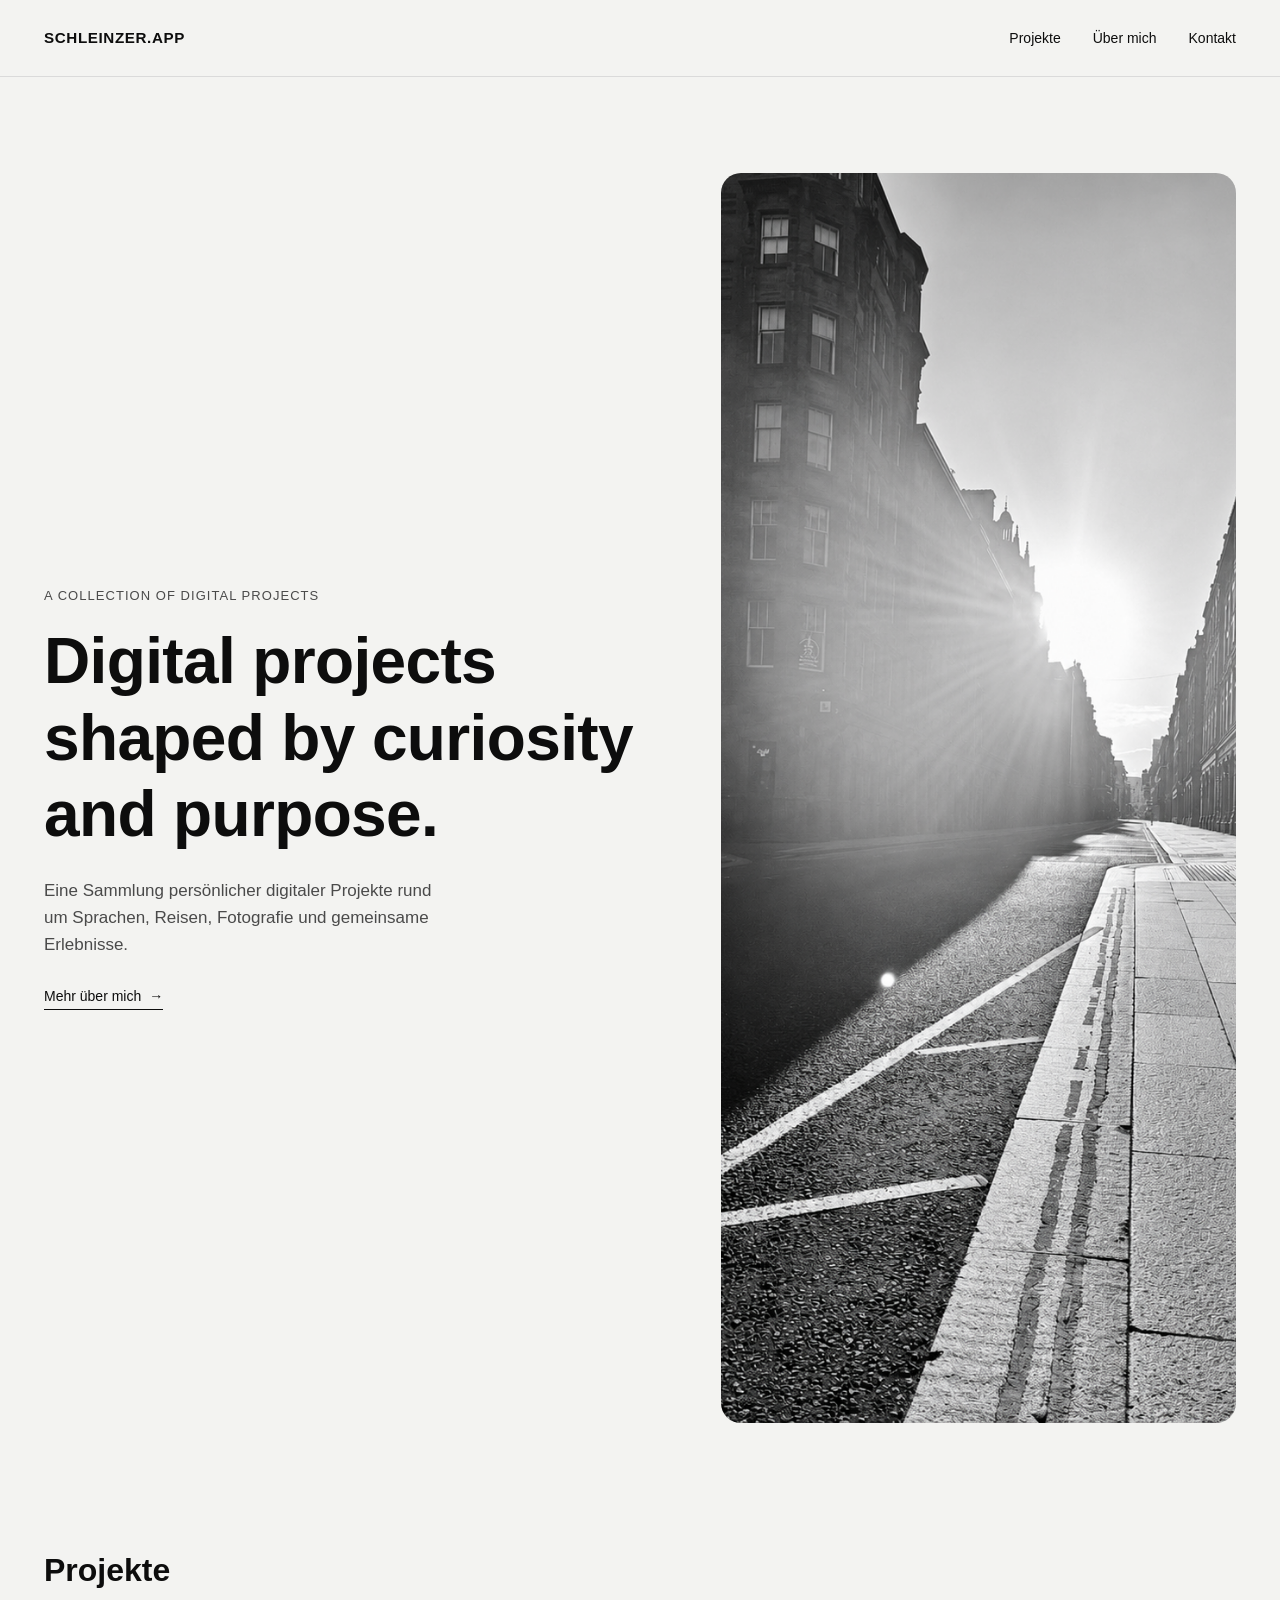
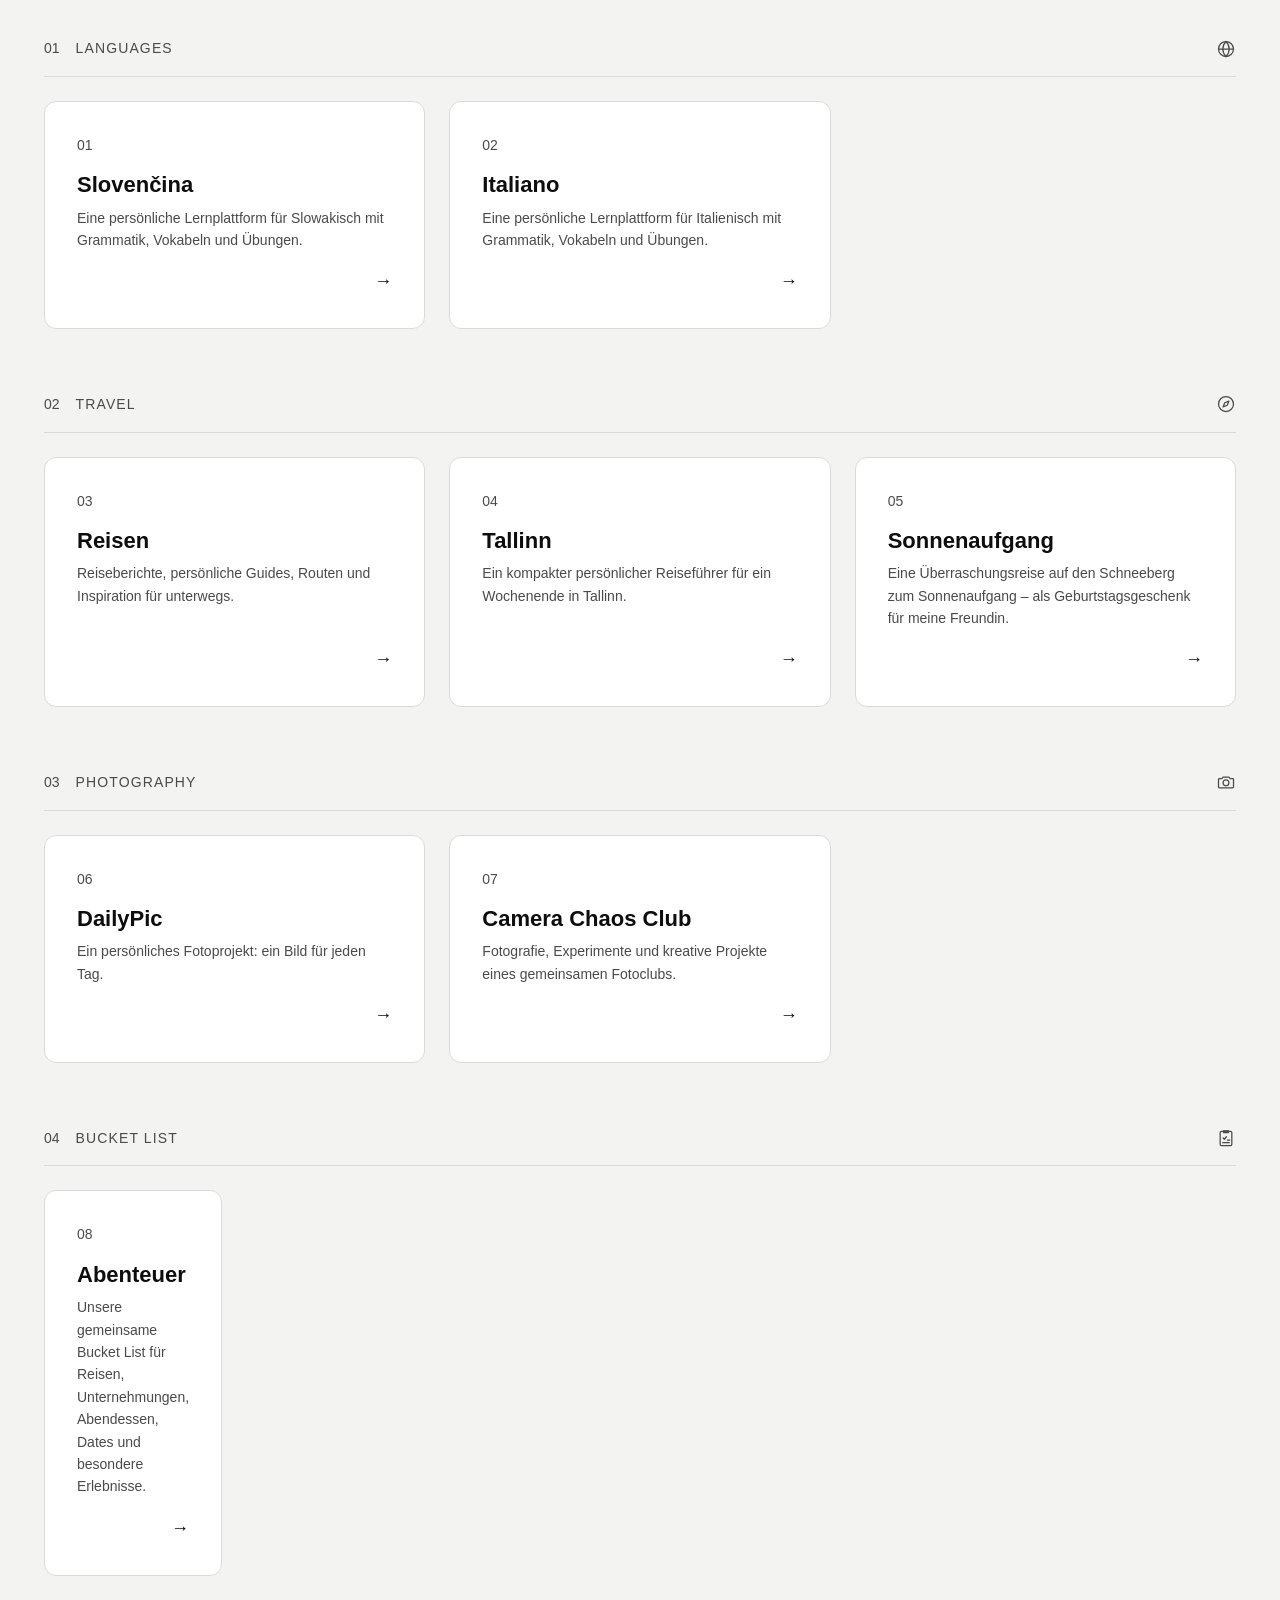
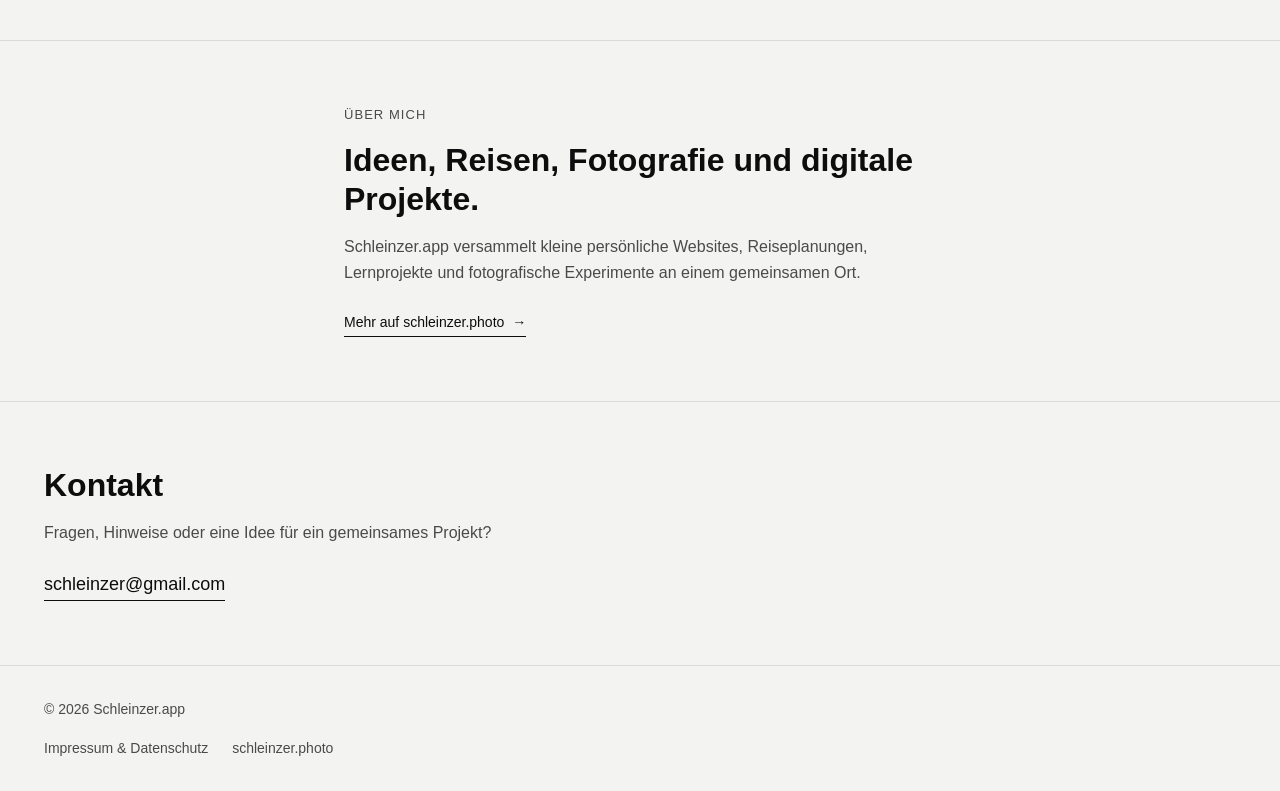
==== index.html @ 29b8299b "Add files via upload" ====
<!DOCTYPE html>
<html lang="de" class="no-js">
<head>
  <meta charset="UTF-8">
  <meta name="viewport" content="width=device-width, initial-scale=1.0">

  <title>Schleinzer.app – Persönliche digitale Projekte</title>
  <meta name="description" content="Schleinzer.app versammelt persönliche Projekte rund um Sprachen, Reisen, Fotografie und gemeinsame Erlebnisse.">
  <meta name="robots" content="index, follow">
  <link rel="canonical" href="https://schleinzer.app/">

  <!-- Open Graph -->
  <meta property="og:title" content="Schleinzer.app – Persönliche digitale Projekte">
  <meta property="og:description" content="Eine Sammlung persönlicher Projekte rund um Sprachen, Reisen, Fotografie und gemeinsame Erlebnisse.">
  <meta property="og:type" content="website">
  <meta property="og:url" content="https://schleinzer.app/">
  <meta property="og:image" content="https://schleinzer.app/Bild.jpg">

  <!-- Twitter / X -->
  <meta name="twitter:card" content="summary_large_image">
  <meta name="twitter:title" content="Schleinzer.app – Persönliche digitale Projekte">
  <meta name="twitter:description" content="Eine Sammlung persönlicher Projekte rund um Sprachen, Reisen, Fotografie und gemeinsame Erlebnisse.">
  <meta name="twitter:image" content="https://schleinzer.app/Bild.jpg">

  <!-- Icons / Manifest -->
  <link rel="icon" href="/favicon.ico" sizes="any">
  <link rel="icon" href="/assets/icons/icon.svg" type="image/svg+xml">
  <link rel="apple-touch-icon" href="/assets/icons/apple-touch-icon.png">
  <link rel="manifest" href="/site.webmanifest">
  <meta name="theme-color" content="#F3F3F1">

  <!-- Stylesheet -->
  <link rel="stylesheet" href="/style.css">

  <!-- Strukturierte Daten: WebSite -->
  <script type="application/ld+json">
  {
    "@context": "https://schema.org",
    "@type": "WebSite",
    "name": "Schleinzer.app",
    "url": "https://schleinzer.app/",
    "description": "Eine Sammlung persönlicher digitaler Projekte rund um Sprachen, Reisen, Fotografie und gemeinsame Erlebnisse."
  }
  </script>

  <!-- Strukturierte Daten: Person -->
  <script type="application/ld+json">
  {
    "@context": "https://schema.org",
    "@type": "Person",
    "name": "Clemens Schleinzer",
    "url": "https://schleinzer.photo"
  }
  </script>
</head>
<body>

  <!-- Sprungmarke für Tastatur- und Screenreader-Nutzer -->
  <a class="skip-link" href="#main">Zum Inhalt springen</a>

  <!-- ============ HEADER ============ -->
  <header class="site-header">
    <div class="container site-header__inner">
      <a class="site-header__logo" href="/">SCHLEINZER.APP</a>

      <nav class="site-nav" aria-label="Hauptnavigation">
        <ul class="site-nav__list">
          <li><a href="#projekte">Projekte</a></li>
          <li><a href="https://schleinzer.photo" target="_blank" rel="noopener noreferrer">Über mich</a></li>
          <!-- E-Mail-Adresse kann hier bei Bedarf ersetzt werden -->
          <li><a href="mailto:schleinzer@gmail.com">Kontakt</a></li>
        </ul>
      </nav>
    </div>
  </header>

  <main id="main">

    <!-- ============ HERO ============ -->
    <section class="hero">
      <div class="container hero__inner">
        <div class="hero__content">
          <p class="eyebrow">A COLLECTION OF DIGITAL PROJECTS</p>
          <h1 class="hero__title">Digital projects<br>shaped by curiosity<br>and purpose.</h1>
          <p class="hero__text">Eine Sammlung persönlicher digitaler Projekte rund um Sprachen, Reisen, Fotografie und gemeinsame Erlebnisse.</p>
          <a class="text-link" href="https://schleinzer.photo" target="_blank" rel="noopener noreferrer">
            Mehr über mich <span aria-hidden="true">→</span>
          </a>
        </div>

        <div class="hero__media">
          <img
            src="/Bild.jpg"
            alt="Atmosphärisches Titelbild von Schleinzer.app"
            width="1000"
            height="1250"
            fetchpriority="high"
            loading="eager">
        </div>
      </div>
    </section>

    <!-- ============ PROJEKTE ============ -->
    <section class="projects" id="projekte">
      <div class="container">
        <h2 class="projects__title">Projekte</h2>

        <!-- Kategorie 01: LANGUAGES -->
        <div class="category" data-animate>
          <div class="category__header">
            <span class="category__number">01</span>
            <span class="category__name">LANGUAGES</span>
            <span class="category__rule" aria-hidden="true"></span>
            <span class="category__icon" aria-hidden="true">
              <svg viewBox="0 0 24 24" width="20" height="20" fill="none" stroke="currentColor" stroke-width="1.5" stroke-linecap="round" stroke-linejoin="round">
                <circle cx="12" cy="12" r="9"></circle>
                <path d="M3 12h18"></path>
                <path d="M12 3c2.5 2.5 3.8 5.7 3.8 9s-1.3 6.5-3.8 9c-2.5-2.5-3.8-5.7-3.8-9s1.3-6.5 3.8-9z"></path>
              </svg>
            </span>
          </div>

          <div class="card-grid">
            <a class="card" href="https://slovencina.schleinzer.app">
              <span class="card__number">01</span>
              <h3 class="card__title">Slovenčina</h3>
              <p class="card__text">Eine persönliche Lernplattform für Slowakisch mit Grammatik, Vokabeln und Übungen.</p>
              <span class="card__arrow" aria-hidden="true">→</span>
            </a>

            <a class="card" href="https://italienisch.schleinzer.app">
              <span class="card__number">02</span>
              <h3 class="card__title">Italiano</h3>
              <p class="card__text">Eine persönliche Lernplattform für Italienisch mit Grammatik, Vokabeln und Übungen.</p>
              <span class="card__arrow" aria-hidden="true">→</span>
            </a>
          </div>
        </div>

        <!-- Kategorie 02: TRAVEL -->
        <div class="category" data-animate>
          <div class="category__header">
            <span class="category__number">02</span>
            <span class="category__name">TRAVEL</span>
            <span class="category__rule" aria-hidden="true"></span>
            <span class="category__icon" aria-hidden="true">
              <svg viewBox="0 0 24 24" width="20" height="20" fill="none" stroke="currentColor" stroke-width="1.5" stroke-linecap="round" stroke-linejoin="round">
                <circle cx="12" cy="12" r="9"></circle>
                <path d="M15.5 8.5l-2 5-5 2 2-5 5-2z"></path>
              </svg>
            </span>
          </div>

          <div class="card-grid">
            <a class="card" href="https://reisen.schleinzer.app">
              <span class="card__number">03</span>
              <h3 class="card__title">Reisen</h3>
              <p class="card__text">Reiseberichte, persönliche Guides, Routen und Inspiration für unterwegs.</p>
              <span class="card__arrow" aria-hidden="true">→</span>
            </a>

            <a class="card" href="https://tallinn.schleinzer.app">
              <span class="card__number">04</span>
              <h3 class="card__title">Tallinn</h3>
              <p class="card__text">Ein kompakter persönlicher Reiseführer für ein Wochenende in Tallinn.</p>
              <span class="card__arrow" aria-hidden="true">→</span>
            </a>

            <a class="card" href="https://sonnenaufgang.schleinzer.app">
              <span class="card__number">05</span>
              <h3 class="card__title">Sonnenaufgang</h3>
              <p class="card__text">Eine Überraschungsreise auf den Schneeberg zum Sonnenaufgang – als Geburtstagsgeschenk für meine Freundin.</p>
              <span class="card__arrow" aria-hidden="true">→</span>
            </a>
          </div>
        </div>

        <!-- Kategorie 03: PHOTOGRAPHY -->
        <div class="category" data-animate>
          <div class="category__header">
            <span class="category__number">03</span>
            <span class="category__name">PHOTOGRAPHY</span>
            <span class="category__rule" aria-hidden="true"></span>
            <span class="category__icon" aria-hidden="true">
              <svg viewBox="0 0 24 24" width="20" height="20" fill="none" stroke="currentColor" stroke-width="1.5" stroke-linecap="round" stroke-linejoin="round">
                <path d="M4 8h3l1.5-2h7L17 8h3a1 1 0 0 1 1 1v9a1 1 0 0 1-1 1H4a1 1 0 0 1-1-1V9a1 1 0 0 1 1-1z"></path>
                <circle cx="12" cy="13" r="3.5"></circle>
              </svg>
            </span>
          </div>

          <div class="card-grid">
            <a class="card" href="https://dailypic.schleinzer.app">
              <span class="card__number">06</span>
              <h3 class="card__title">DailyPic</h3>
              <p class="card__text">Ein persönliches Fotoprojekt: ein Bild für jeden Tag.</p>
              <span class="card__arrow" aria-hidden="true">→</span>
            </a>

            <a class="card" href="https://ccc.schleinzer.app">
              <span class="card__number">07</span>
              <h3 class="card__title">Camera Chaos Club</h3>
              <p class="card__text">Fotografie, Experimente und kreative Projekte eines gemeinsamen Fotoclubs.</p>
              <span class="card__arrow" aria-hidden="true">→</span>
            </a>
          </div>
        </div>

        <!-- Kategorie 04: BUCKET LIST -->
        <div class="category" data-animate>
          <div class="category__header">
            <span class="category__number">04</span>
            <span class="category__name">BUCKET LIST</span>
            <span class="category__rule" aria-hidden="true"></span>
            <span class="category__icon" aria-hidden="true">
              <svg viewBox="0 0 24 24" width="20" height="20" fill="none" stroke="currentColor" stroke-width="1.5" stroke-linecap="round" stroke-linejoin="round">
                <rect x="5" y="4" width="14" height="17" rx="1.5"></rect>
                <path d="M9 3.5h6v2H9z"></path>
                <path d="M8.5 12l1.5 1.5 2.5-3"></path>
                <path d="M13.5 14.5h3"></path>
                <path d="M8 17.5h8"></path>
              </svg>
            </span>
          </div>

          <div class="card-grid card-grid--single">
            <a class="card" href="https://abenteuer.schleinzer.app">
              <span class="card__number">08</span>
              <h3 class="card__title">Abenteuer</h3>
              <p class="card__text">Unsere gemeinsame Bucket List für Reisen, Unternehmungen, Abendessen, Dates und besondere Erlebnisse.</p>
              <span class="card__arrow" aria-hidden="true">→</span>
            </a>
          </div>
        </div>

      </div>
    </section>

    <!-- ============ ÜBER MICH ============ -->
    <section class="about">
      <div class="container about__inner">
        <p class="eyebrow">ÜBER MICH</p>
        <h2 class="about__title">Ideen, Reisen, Fotografie und digitale Projekte.</h2>
        <p class="about__text">Schleinzer.app versammelt kleine persönliche Websites, Reiseplanungen, Lernprojekte und fotografische Experimente an einem gemeinsamen Ort.</p>
        <a class="text-link" href="https://schleinzer.photo" target="_blank" rel="noopener noreferrer">
          Mehr auf schleinzer.photo <span aria-hidden="true">→</span>
        </a>
      </div>
    </section>

    <!-- ============ KONTAKT ============ -->
    <section class="contact">
      <div class="container contact__inner">
        <h2 class="contact__title">Kontakt</h2>
        <p class="contact__text">Fragen, Hinweise oder eine Idee für ein gemeinsames Projekt?</p>
        <!-- E-Mail-Adresse kann hier bei Bedarf ersetzt werden -->
        <a class="contact__email" href="mailto:schleinzer@gmail.com">schleinzer@gmail.com</a>
      </div>
    </section>

  </main>

  <!-- ============ FOOTER ============ -->
  <footer class="site-footer">
    <div class="container site-footer__inner">
      <p>&copy; <span id="year">2026</span> Schleinzer.app</p>
      <div class="site-footer__links">
        <a href="/impressum.html">Impressum &amp; Datenschutz</a>
        <a href="https://schleinzer.photo" target="_blank" rel="noopener noreferrer">schleinzer.photo</a>
      </div>
    </div>
  </footer>

  <script src="/script.js"></script>
</body>
</html>
---- style.css ----
/* ==========================================================================
   Schleinzer.app – Stylesheet
   Reduziertes, elegantes, modernes Designsystem.
   ========================================================================== */

/* ---------- Lokale Schriftart: Inter (WOFF2, lokal gehostet) ---------- */
/* Die eigentlichen Dateien müssen unter /assets/fonts/ abgelegt werden. */
@font-face {
  font-family: "Inter";
  src: url("/assets/fonts/inter-300.woff2") format("woff2");
  font-weight: 300;
  font-style: normal;
  font-display: swap;
}
@font-face {
  font-family: "Inter";
  src: url("/assets/fonts/inter-400.woff2") format("woff2");
  font-weight: 400;
  font-style: normal;
  font-display: swap;
}
@font-face {
  font-family: "Inter";
  src: url("/assets/fonts/inter-500.woff2") format("woff2");
  font-weight: 500;
  font-style: normal;
  font-display: swap;
}
@font-face {
  font-family: "Inter";
  src: url("/assets/fonts/inter-600.woff2") format("woff2");
  font-weight: 600;
  font-style: normal;
  font-display: swap;
}
@font-face {
  font-family: "Inter";
  src: url("/assets/fonts/inter-700.woff2") format("woff2");
  font-weight: 700;
  font-style: normal;
  font-display: swap;
}

/* ---------- Custom Properties ---------- */
:root {
  /* Farben */
  --color-text: #0D0D0D;
  --color-text-secondary: #4A4A4A;
  --color-border: #DADADA;
  --color-background: #F3F3F1;
  --color-surface: #FFFFFF;
  --color-hover: #F8F8F6;

  /* Typografie */
  --font-base: "Inter", Arial, Helvetica, sans-serif;
  --fs-h1: clamp(2.25rem, 4vw + 1rem, 4rem);
  --fs-h2: clamp(1.5rem, 2vw + 1rem, 2rem);
  --fs-card-title: clamp(1.125rem, 1vw + 1rem, 1.375rem);
  --fs-body: 1rem;
  --fs-small: 0.875rem;
  --fs-eyebrow: 0.8125rem;

  /* Abstände (8pt-System) */
  --space-1: 0.5rem;
  --space-2: 1rem;
  --space-3: 1.5rem;
  --space-4: 2rem;
  --space-5: 3rem;
  --space-6: 4rem;
  --space-7: 6rem;
  --space-8: 8rem;

  /* Border-Radien */
  --radius-sm: 6px;
  --radius-md: 12px;
  --radius-lg: 20px;

  /* Übergänge */
  --transition-fast: 180ms ease;

  /* Layout */
  --max-width: 1240px;
  --header-height: 76px;
}

/* ---------- Reset & Grundlagen ---------- */
*,
*::before,
*::after {
  box-sizing: border-box;
}

html {
  scroll-behavior: smooth;
}

body {
  margin: 0;
  font-family: var(--font-base);
  font-size: var(--fs-body);
  font-weight: 400;
  line-height: 1.6;
  color: var(--color-text);
  background-color: var(--color-background);
  -webkit-font-smoothing: antialiased;
  text-rendering: optimizeLegibility;
}

img {
  max-width: 100%;
  display: block;
}

a {
  color: inherit;
  text-decoration: none;
}

ul {
  list-style: none;
  margin: 0;
  padding: 0;
}

h1, h2, h3 {
  margin: 0;
  font-weight: 600;
  line-height: 1.2;
}

p {
  margin: 0;
}

/* ---------- Sichtbarer Fokuszustand ---------- */
a:focus-visible,
button:focus-visible {
  outline: 2px solid var(--color-text);
  outline-offset: 3px;
  border-radius: var(--radius-sm);
}

/* ---------- Skip Link ---------- */
.skip-link {
  position: absolute;
  left: -9999px;
  top: 0;
  background: var(--color-surface);
  color: var(--color-text);
  padding: var(--space-2) var(--space-3);
  z-index: 100;
  border: 1px solid var(--color-border);
  border-radius: var(--radius-sm);
}

.skip-link:focus {
  left: var(--space-2);
  top: var(--space-2);
}

/* ---------- Container ---------- */
.container {
  width: 100%;
  max-width: var(--max-width);
  margin-inline: auto;
  padding-inline: var(--space-3);
}

/* ---------- Header ---------- */
.site-header {
  border-bottom: 1px solid var(--color-border);
  background-color: var(--color-background);
  position: sticky;
  top: 0;
  z-index: 50;
}

.site-header__inner {
  display: flex;
  align-items: center;
  justify-content: space-between;
  gap: var(--space-3);
  min-height: var(--header-height);
}

.site-header__logo {
  font-weight: 700;
  font-size: 0.95rem;
  letter-spacing: 0.04em;
  white-space: nowrap;
}

.site-nav__list {
  display: flex;
  gap: var(--space-4);
  overflow-x: auto;
  -ms-overflow-style: none;
  scrollbar-width: none;
}

.site-nav__list::-webkit-scrollbar {
  display: none;
}

.site-nav__list a {
  font-size: var(--fs-small);
  font-weight: 500;
  white-space: nowrap;
  padding: var(--space-1) 0;
  border-bottom: 1px solid transparent;
  transition: border-color var(--transition-fast);
}

.site-nav__list a:hover {
  border-bottom-color: var(--color-text);
}

/* ---------- Eyebrow / kleine Kennzeichnung ---------- */
.eyebrow {
  font-size: var(--fs-eyebrow);
  font-weight: 500;
  letter-spacing: 0.08em;
  color: var(--color-text-secondary);
  text-transform: uppercase;
  margin-bottom: var(--space-2);
}

/* ---------- Hero ---------- */
.hero {
  padding-block: var(--space-7) var(--space-6);
}

.hero__inner {
  display: grid;
  grid-template-columns: 1fr;
  gap: var(--space-5);
  align-items: center;
}

.hero__content {
  opacity: 0;
  transform: translateY(12px);
}

.hero__title {
  font-size: var(--fs-h1);
  font-weight: 600;
  letter-spacing: -0.01em;
  margin-bottom: var(--space-3);
}

.hero__text {
  color: var(--color-text-secondary);
  max-width: 42ch;
  margin-bottom: var(--space-3);
  font-size: 1.0625rem;
}

.text-link {
  display: inline-flex;
  align-items: center;
  gap: var(--space-1);
  font-size: var(--fs-small);
  font-weight: 500;
  border-bottom: 1px solid var(--color-text);
  padding-bottom: 2px;
  transition: opacity var(--transition-fast);
}

.text-link:hover {
  opacity: 0.6;
}

.text-link span {
  transition: transform var(--transition-fast);
}

.text-link:hover span {
  transform: translateX(3px);
}

.hero__media {
  order: -1;
  opacity: 0;
}

.hero__media img {
  width: 100%;
  aspect-ratio: 4 / 5;
  object-fit: cover;
  border-radius: var(--radius-lg);
}

/* JS-gestützte Einblend-Animation */
.js-ready .hero__content,
.js-ready .hero__media {
  animation: fade-in-up 700ms ease forwards;
}

.js-ready .hero__media {
  animation-delay: 120ms;
}

@keyframes fade-in-up {
  from {
    opacity: 0;
    transform: translateY(12px);
  }
  to {
    opacity: 1;
    transform: translateY(0);
  }
}

/* Fallback ohne JavaScript: Inhalte bleiben sichtbar */
.no-js .hero__content,
.no-js .hero__media {
  opacity: 1;
  transform: none;
}

/* ---------- Projekte ---------- */
.projects {
  padding-block: var(--space-6);
}

.projects__title {
  font-size: var(--fs-h2);
  margin-bottom: var(--space-5);
}

.category {
  margin-bottom: var(--space-6);
  opacity: 1;
  transform: none;
}

.category:last-child {
  margin-bottom: 0;
}

.js-ready .category[data-animate] {
  opacity: 0;
  transform: translateY(16px);
  transition: opacity 600ms ease, transform 600ms ease;
}

.js-ready .category[data-animate].is-visible {
  opacity: 1;
  transform: translateY(0);
}

.category__header {
  display: flex;
  align-items: center;
  gap: var(--space-2);
  padding-bottom: var(--space-2);
  margin-bottom: var(--space-3);
  border-bottom: 1px solid var(--color-border);
  color: var(--color-text-secondary);
}

.category__number {
  font-size: var(--fs-small);
  font-weight: 500;
}

.category__name {
  font-size: var(--fs-small);
  font-weight: 500;
  letter-spacing: 0.08em;
}

.category__rule {
  flex: 1;
}

.category__icon {
  display: inline-flex;
  color: var(--color-text-secondary);
}

/* ---------- Kartenraster ---------- */
.card-grid {
  display: grid;
  grid-template-columns: 1fr;
  gap: var(--space-3);
}

.card {
  display: flex;
  flex-direction: column;
  position: relative;
  background-color: var(--color-surface);
  border: 1px solid var(--color-border);
  border-radius: var(--radius-md);
  padding: var(--space-4);
  min-height: 168px;
  transition: transform var(--transition-fast), border-color var(--transition-fast), background-color var(--transition-fast);
}

.card:hover {
  transform: translateY(-3px);
  border-color: var(--color-text-secondary);
  background-color: var(--color-hover);
}

.card__number {
  font-size: var(--fs-small);
  color: var(--color-text-secondary);
  margin-bottom: var(--space-2);
}

.card__title {
  font-size: var(--fs-card-title);
  font-weight: 600;
  margin-bottom: var(--space-1);
}

.card__text {
  color: var(--color-text-secondary);
  font-size: var(--fs-small);
  flex: 1;
}

.card__arrow {
  align-self: flex-end;
  margin-top: var(--space-2);
  font-size: 1.125rem;
  transition: transform var(--transition-fast);
}

.card:hover .card__arrow {
  transform: translateX(3px);
}

/* ---------- Über mich ---------- */
.about {
  padding-block: var(--space-6);
  border-top: 1px solid var(--color-border);
}

.about__inner {
  max-width: 640px;
}

.about__title {
  font-size: var(--fs-h2);
  margin-bottom: var(--space-2);
}

.about__text {
  color: var(--color-text-secondary);
  margin-bottom: var(--space-3);
}

/* ---------- Kontakt ---------- */
.contact {
  padding-block: var(--space-6);
  border-top: 1px solid var(--color-border);
}

.contact__title {
  font-size: var(--fs-h2);
  margin-bottom: var(--space-2);
}

.contact__text {
  color: var(--color-text-secondary);
  margin-bottom: var(--space-3);
}

.contact__email {
  display: inline-block;
  font-size: 1.125rem;
  font-weight: 500;
  border-bottom: 1px solid var(--color-text);
  padding-bottom: 2px;
  transition: opacity var(--transition-fast);
}

.contact__email:hover {
  opacity: 0.6;
}

/* ---------- Footer ---------- */
.site-footer {
  border-top: 1px solid var(--color-border);
  padding-block: var(--space-4);
}

.site-footer__inner {
  display: flex;
  flex-direction: column;
  gap: var(--space-2);
  font-size: var(--fs-small);
  color: var(--color-text-secondary);
}

.site-footer__inner a {
  transition: opacity var(--transition-fast);
}

.site-footer__inner a:hover {
  opacity: 0.6;
}

.site-footer__links {
  display: flex;
  gap: var(--space-3);
}

/* ---------- Impressum & Datenschutz ---------- */
.legal {
  padding-block: var(--space-6) var(--space-7);
}

.legal__inner {
  max-width: 720px;
}

.legal__title {
  font-size: var(--fs-h2);
  margin-bottom: var(--space-4);
}

.legal__section {
  margin-bottom: var(--space-5);
}

.legal__section h2 {
  font-size: 1.25rem;
  margin-bottom: var(--space-2);
  padding-bottom: var(--space-1);
  border-bottom: 1px solid var(--color-border);
}

.legal__section h3 {
  font-size: 1rem;
  font-weight: 600;
  margin-top: var(--space-3);
  margin-bottom: var(--space-1);
}

.legal__section p {
  color: var(--color-text-secondary);
  margin-bottom: var(--space-2);
}

.legal__section a {
  border-bottom: 1px solid currentColor;
}

.legal__meta {
  font-size: var(--fs-small);
  font-style: italic;
}

/* ---------- 404-Seite ---------- */
.not-found {
  padding-block: var(--space-8);
  text-align: center;
}

.not-found__code {
  font-size: clamp(3rem, 8vw, 6rem);
  font-weight: 700;
  margin-bottom: var(--space-2);
}

.not-found__text {
  color: var(--color-text-secondary);
  margin-bottom: var(--space-4);
}

/* ==========================================================================
   Responsive: Tablet (ab 640px)
   ========================================================================== */
@media (min-width: 640px) {
  .card-grid {
    grid-template-columns: repeat(2, 1fr);
  }

  .card-grid--single {
    grid-template-columns: 1fr;
    max-width: calc(50% - (var(--space-3) / 2));
  }
}

/* ==========================================================================
   Responsive: Desktop (ab 960px)
   ========================================================================== */
@media (min-width: 960px) {
  .hero__inner {
    grid-template-columns: 1.1fr 0.9fr;
  }

  .hero__media {
    order: 0;
  }

  .card-grid {
    grid-template-columns: repeat(3, 1fr);
  }

  .card-grid--single {
    max-width: calc(33.333% - (var(--space-3) * 2 / 3));
  }
}

/* ==========================================================================
   Reduzierte Bewegung
   ========================================================================== */
@media (prefers-reduced-motion: reduce) {
  html {
    scroll-behavior: auto;
  }

  .js-ready .hero__content,
  .js-ready .hero__media,
  .js-ready .category[data-animate] {
    animation: none !important;
    transition: none !important;
    opacity: 1 !important;
    transform: none !important;
  }

  .card,
  .card__arrow,
  .text-link span {
    transition: none !important;
  }

  .card:hover {
    transform: none;
  }
}
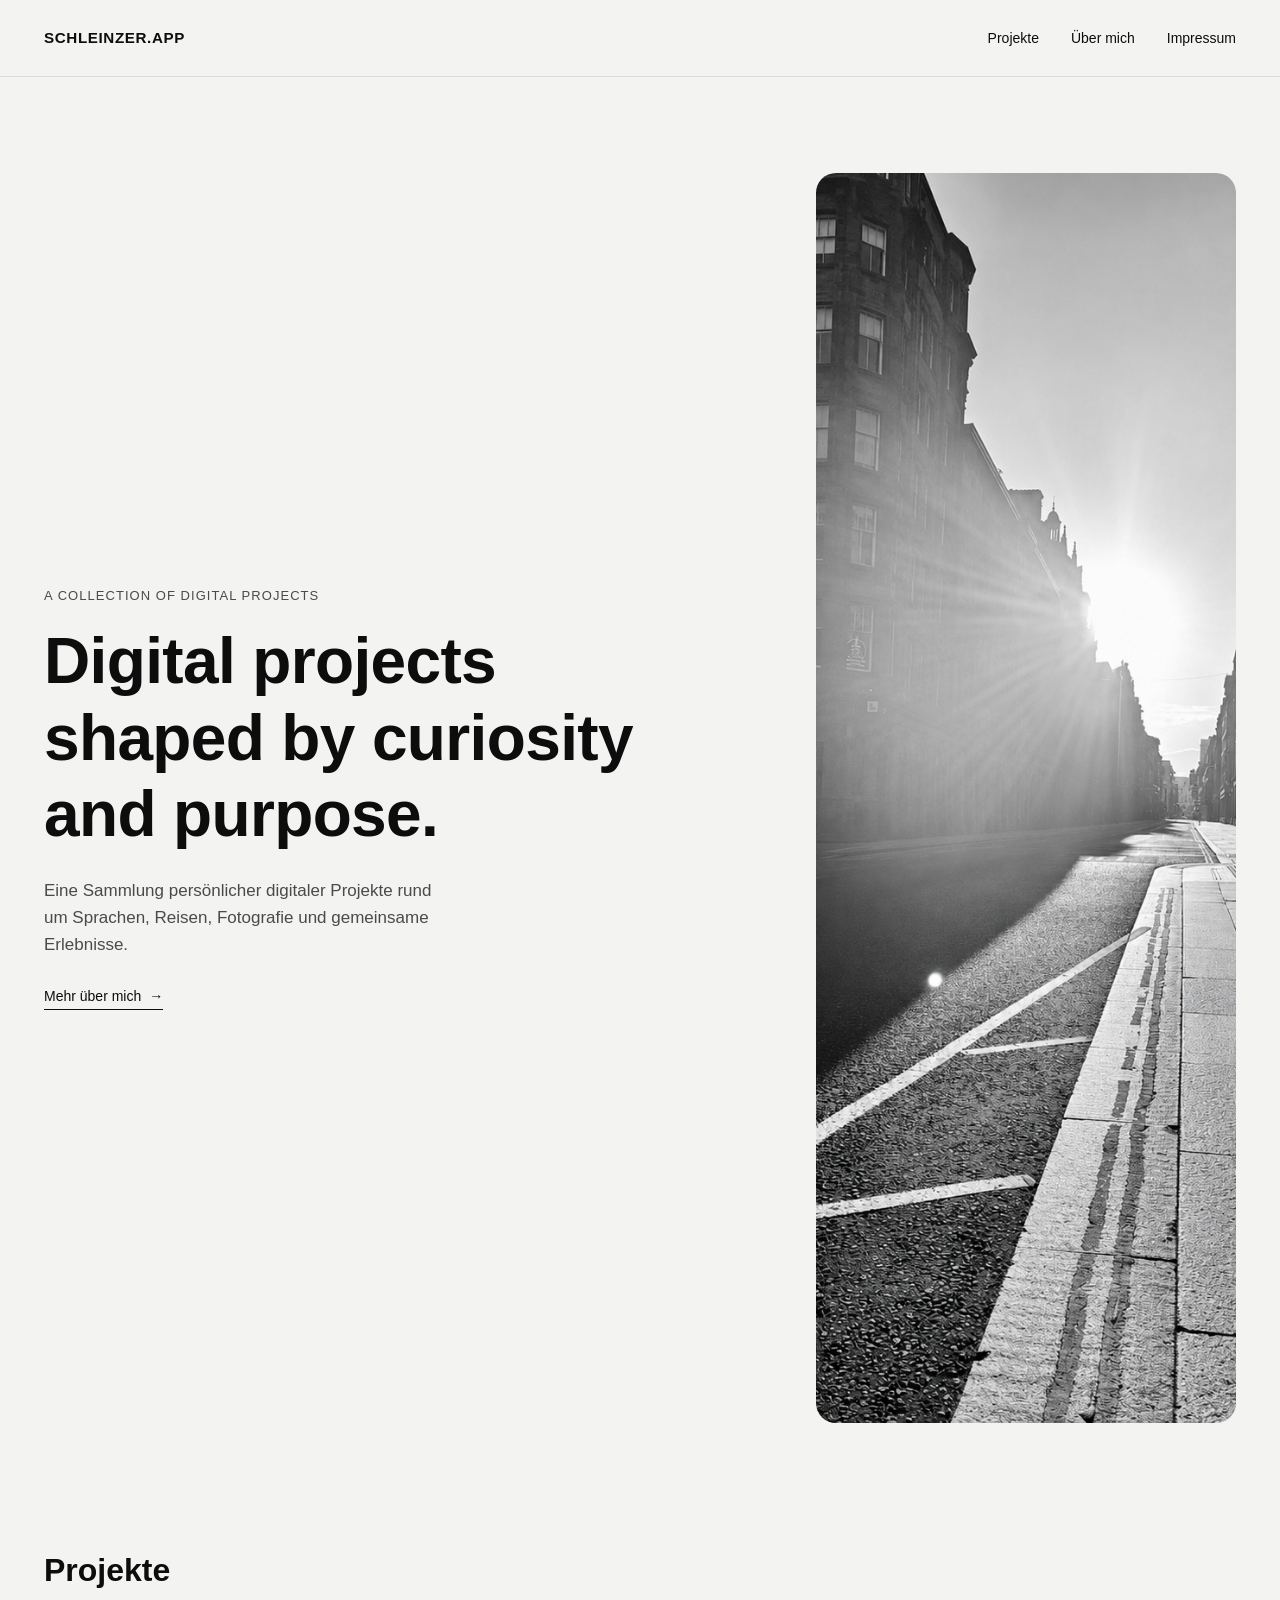
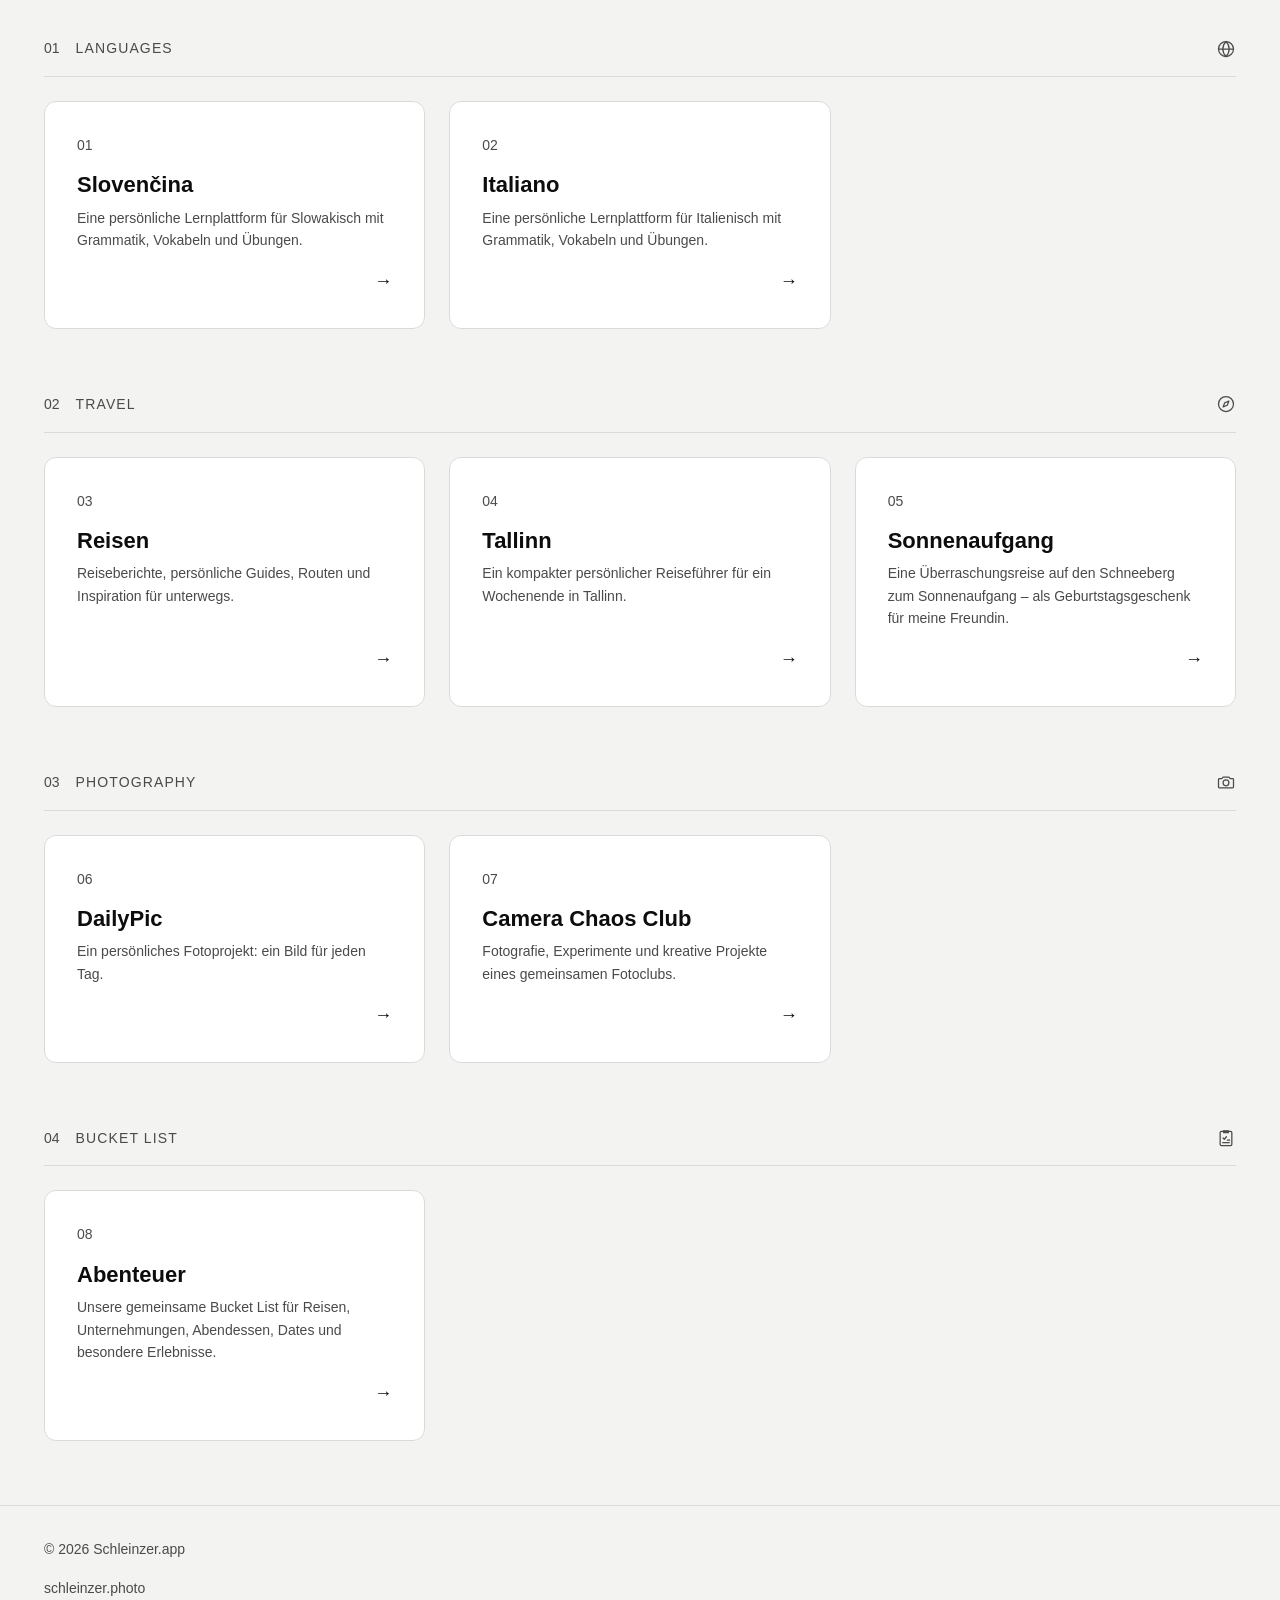
==== commit fd056f6a: "Add files via upload" ====
--- a/index.html
+++ b/index.html
@@ -23,14 +23,14 @@
   <meta name="twitter:image" content="https://schleinzer.app/Bild.jpg">
 
   <!-- Icons / Manifest -->
-  <link rel="icon" href="/favicon.ico" sizes="any">
-  <link rel="icon" href="/assets/icons/icon.svg" type="image/svg+xml">
-  <link rel="apple-touch-icon" href="/assets/icons/apple-touch-icon.png">
-  <link rel="manifest" href="/site.webmanifest">
+  <link rel="icon" href="favicon.ico" sizes="any">
+  <link rel="icon" href="assets/icons/icon.svg" type="image/svg+xml">
+  <link rel="apple-touch-icon" href="assets/icons/apple-touch-icon.png">
+  <link rel="manifest" href="site.webmanifest">
   <meta name="theme-color" content="#F3F3F1">
 
   <!-- Stylesheet -->
-  <link rel="stylesheet" href="/style.css">
+  <link rel="stylesheet" href="style.css">
 
   <!-- Strukturierte Daten: WebSite -->
   <script type="application/ld+json">
@@ -61,14 +61,13 @@
   <!-- ============ HEADER ============ -->
   <header class="site-header">
     <div class="container site-header__inner">
-      <a class="site-header__logo" href="/">SCHLEINZER.APP</a>
+      <a class="site-header__logo" href="index.html">SCHLEINZER.APP</a>
 
       <nav class="site-nav" aria-label="Hauptnavigation">
         <ul class="site-nav__list">
           <li><a href="#projekte">Projekte</a></li>
           <li><a href="https://schleinzer.photo" target="_blank" rel="noopener noreferrer">Über mich</a></li>
-          <!-- E-Mail-Adresse kann hier bei Bedarf ersetzt werden -->
-          <li><a href="mailto:schleinzer@gmail.com">Kontakt</a></li>
+          <li><a href="impressum.html">Impressum</a></li>
         </ul>
       </nav>
     </div>
@@ -90,7 +89,7 @@
 
         <div class="hero__media">
           <img
-            src="/Bild.jpg"
+            src="Bild.jpg"
             alt="Atmosphärisches Titelbild von Schleinzer.app"
             width="1000"
             height="1250"
@@ -223,7 +222,7 @@
             </span>
           </div>
 
-          <div class="card-grid card-grid--single">
+          <div class="card-grid">
             <a class="card" href="https://abenteuer.schleinzer.app">
               <span class="card__number">08</span>
               <h3 class="card__title">Abenteuer</h3>
@@ -236,41 +235,16 @@
       </div>
     </section>
 
-    <!-- ============ ÜBER MICH ============ -->
-    <section class="about">
-      <div class="container about__inner">
-        <p class="eyebrow">ÜBER MICH</p>
-        <h2 class="about__title">Ideen, Reisen, Fotografie und digitale Projekte.</h2>
-        <p class="about__text">Schleinzer.app versammelt kleine persönliche Websites, Reiseplanungen, Lernprojekte und fotografische Experimente an einem gemeinsamen Ort.</p>
-        <a class="text-link" href="https://schleinzer.photo" target="_blank" rel="noopener noreferrer">
-          Mehr auf schleinzer.photo <span aria-hidden="true">→</span>
-        </a>
-      </div>
-    </section>
-
-    <!-- ============ KONTAKT ============ -->
-    <section class="contact">
-      <div class="container contact__inner">
-        <h2 class="contact__title">Kontakt</h2>
-        <p class="contact__text">Fragen, Hinweise oder eine Idee für ein gemeinsames Projekt?</p>
-        <!-- E-Mail-Adresse kann hier bei Bedarf ersetzt werden -->
-        <a class="contact__email" href="mailto:schleinzer@gmail.com">schleinzer@gmail.com</a>
-      </div>
-    </section>
-
   </main>
 
   <!-- ============ FOOTER ============ -->
   <footer class="site-footer">
     <div class="container site-footer__inner">
       <p>&copy; <span id="year">2026</span> Schleinzer.app</p>
-      <div class="site-footer__links">
-        <a href="/impressum.html">Impressum &amp; Datenschutz</a>
-        <a href="https://schleinzer.photo" target="_blank" rel="noopener noreferrer">schleinzer.photo</a>
-      </div>
+      <a href="https://schleinzer.photo" target="_blank" rel="noopener noreferrer">schleinzer.photo</a>
     </div>
   </footer>
 
-  <script src="/script.js"></script>
+  <script src="script.js"></script>
 </body>
 </html>
--- a/style.css
+++ b/style.css
@@ -81,6 +81,7 @@
   /* Layout */
   --max-width: 1240px;
   --header-height: 76px;
+  --hero-image-max-width: 420px;
 }
 
 /* ---------- Reset & Grundlagen ---------- */
@@ -282,6 +283,9 @@
 .hero__media {
   order: -1;
   opacity: 0;
+  width: 100%;
+  max-width: var(--hero-image-max-width);
+  margin-inline: auto;
 }
 
 .hero__media img {
@@ -505,11 +509,6 @@
   opacity: 0.6;
 }
 
-.site-footer__links {
-  display: flex;
-  gap: var(--space-3);
-}
-
 /* ---------- Impressum & Datenschutz ---------- */
 .legal {
   padding-block: var(--space-6) var(--space-7);
@@ -580,11 +579,6 @@
   .card-grid {
     grid-template-columns: repeat(2, 1fr);
   }
-
-  .card-grid--single {
-    grid-template-columns: 1fr;
-    max-width: calc(50% - (var(--space-3) / 2));
-  }
 }
 
 /* ==========================================================================
@@ -597,14 +591,12 @@
 
   .hero__media {
     order: 0;
+    margin-left: auto;
+    margin-right: 0;
   }
 
   .card-grid {
     grid-template-columns: repeat(3, 1fr);
-  }
-
-  .card-grid--single {
-    max-width: calc(33.333% - (var(--space-3) * 2 / 3));
   }
 }
 
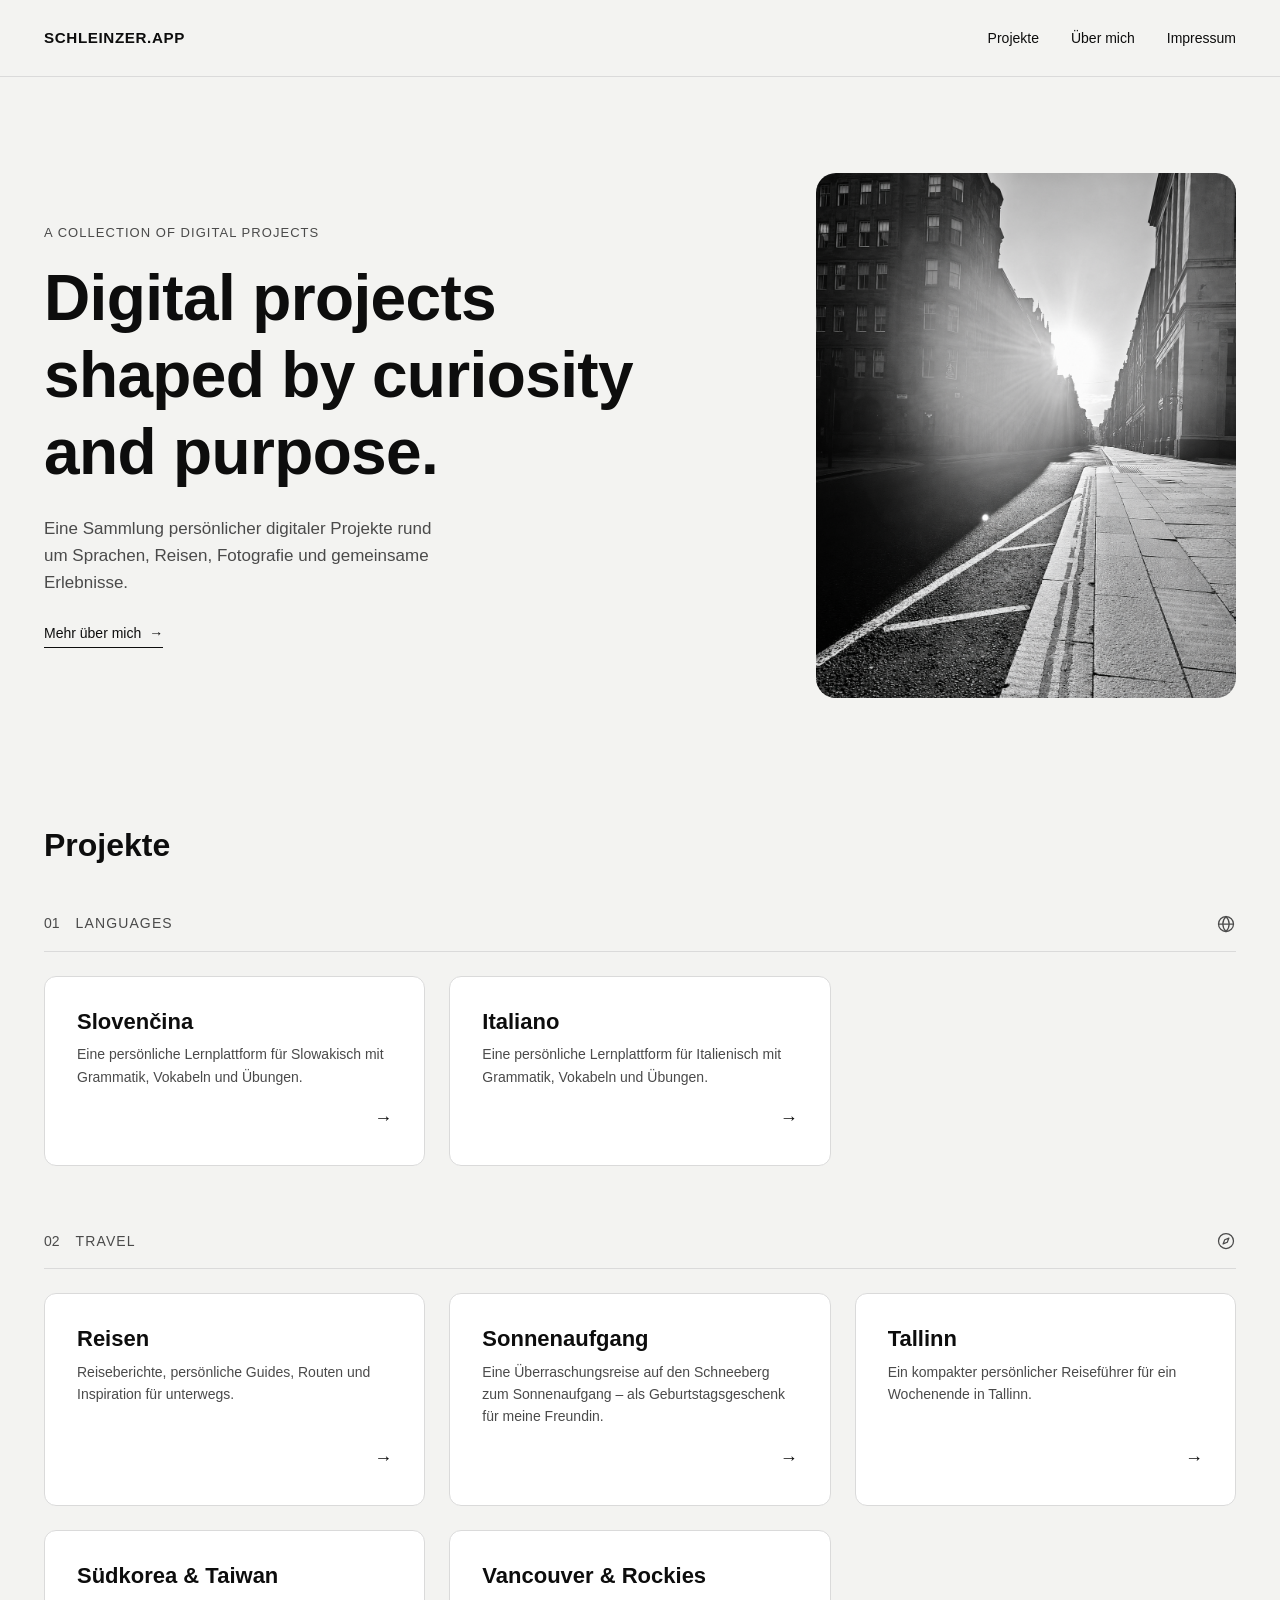
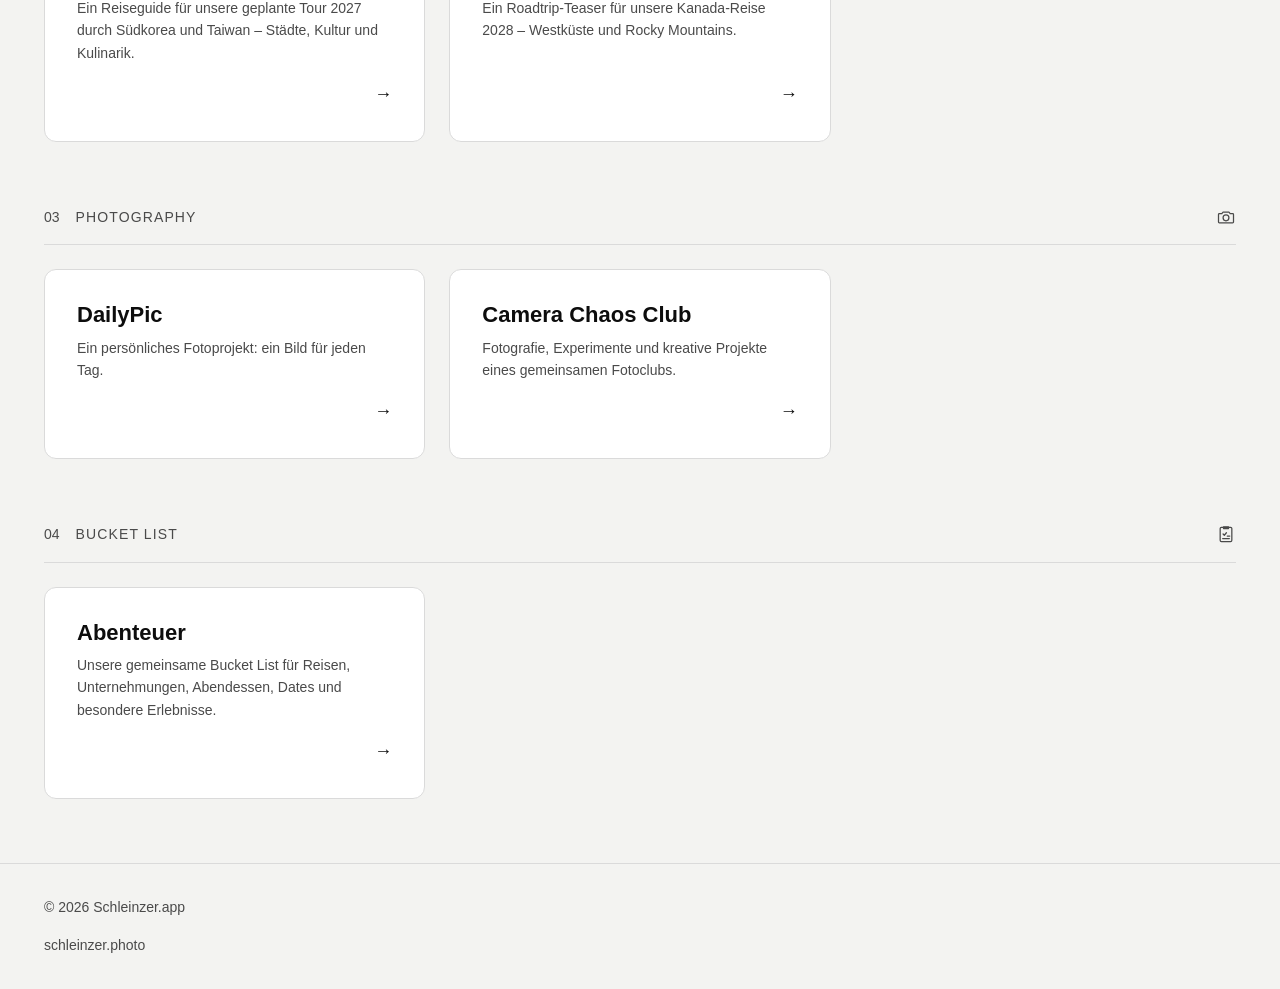
==== commit a3c90802: "Add files via upload" ====
--- a/index.html
+++ b/index.html
@@ -121,14 +121,12 @@
 
           <div class="card-grid">
             <a class="card" href="https://slovencina.schleinzer.app">
-              <span class="card__number">01</span>
               <h3 class="card__title">Slovenčina</h3>
               <p class="card__text">Eine persönliche Lernplattform für Slowakisch mit Grammatik, Vokabeln und Übungen.</p>
               <span class="card__arrow" aria-hidden="true">→</span>
             </a>
 
             <a class="card" href="https://italienisch.schleinzer.app">
-              <span class="card__number">02</span>
               <h3 class="card__title">Italiano</h3>
               <p class="card__text">Eine persönliche Lernplattform für Italienisch mit Grammatik, Vokabeln und Übungen.</p>
               <span class="card__arrow" aria-hidden="true">→</span>
@@ -152,23 +150,32 @@
 
           <div class="card-grid">
             <a class="card" href="https://reisen.schleinzer.app">
-              <span class="card__number">03</span>
               <h3 class="card__title">Reisen</h3>
               <p class="card__text">Reiseberichte, persönliche Guides, Routen und Inspiration für unterwegs.</p>
               <span class="card__arrow" aria-hidden="true">→</span>
             </a>
 
+            <a class="card" href="https://sonnenaufgang.schleinzer.app">
+              <h3 class="card__title">Sonnenaufgang</h3>
+              <p class="card__text">Eine Überraschungsreise auf den Schneeberg zum Sonnenaufgang – als Geburtstagsgeschenk für meine Freundin.</p>
+              <span class="card__arrow" aria-hidden="true">→</span>
+            </a>
+
             <a class="card" href="https://tallinn.schleinzer.app">
-              <span class="card__number">04</span>
               <h3 class="card__title">Tallinn</h3>
               <p class="card__text">Ein kompakter persönlicher Reiseführer für ein Wochenende in Tallinn.</p>
               <span class="card__arrow" aria-hidden="true">→</span>
             </a>
 
-            <a class="card" href="https://sonnenaufgang.schleinzer.app">
-              <span class="card__number">05</span>
-              <h3 class="card__title">Sonnenaufgang</h3>
-              <p class="card__text">Eine Überraschungsreise auf den Schneeberg zum Sonnenaufgang – als Geburtstagsgeschenk für meine Freundin.</p>
+            <a class="card" href="https://asien.schleinzer.app">
+              <h3 class="card__title">Südkorea &amp; Taiwan</h3>
+              <p class="card__text">Ein Reiseguide für unsere geplante Tour 2027 durch Südkorea und Taiwan – Städte, Kultur und Kulinarik.</p>
+              <span class="card__arrow" aria-hidden="true">→</span>
+            </a>
+
+            <a class="card" href="https://kanada.schleinzer.app">
+              <h3 class="card__title">Vancouver &amp; Rockies</h3>
+              <p class="card__text">Ein Roadtrip-Teaser für unsere Kanada-Reise 2028 – Westküste und Rocky Mountains.</p>
               <span class="card__arrow" aria-hidden="true">→</span>
             </a>
           </div>
@@ -190,14 +197,12 @@
 
           <div class="card-grid">
             <a class="card" href="https://dailypic.schleinzer.app">
-              <span class="card__number">06</span>
               <h3 class="card__title">DailyPic</h3>
               <p class="card__text">Ein persönliches Fotoprojekt: ein Bild für jeden Tag.</p>
               <span class="card__arrow" aria-hidden="true">→</span>
             </a>
 
             <a class="card" href="https://ccc.schleinzer.app">
-              <span class="card__number">07</span>
               <h3 class="card__title">Camera Chaos Club</h3>
               <p class="card__text">Fotografie, Experimente und kreative Projekte eines gemeinsamen Fotoclubs.</p>
               <span class="card__arrow" aria-hidden="true">→</span>
@@ -224,7 +229,6 @@
 
           <div class="card-grid">
             <a class="card" href="https://abenteuer.schleinzer.app">
-              <span class="card__number">08</span>
               <h3 class="card__title">Abenteuer</h3>
               <p class="card__text">Unsere gemeinsame Bucket List für Reisen, Unternehmungen, Abendessen, Dates und besondere Erlebnisse.</p>
               <span class="card__arrow" aria-hidden="true">→</span>
--- a/style.css
+++ b/style.css
@@ -286,13 +286,16 @@
   width: 100%;
   max-width: var(--hero-image-max-width);
   margin-inline: auto;
+  aspect-ratio: 4 / 5;
+  overflow: hidden;
+  border-radius: var(--radius-lg);
 }
 
 .hero__media img {
   width: 100%;
-  aspect-ratio: 4 / 5;
+  height: 100%;
   object-fit: cover;
-  border-radius: var(--radius-lg);
+  display: block;
 }
 
 /* JS-gestützte Einblend-Animation */
@@ -409,12 +412,6 @@
   background-color: var(--color-hover);
 }
 
-.card__number {
-  font-size: var(--fs-small);
-  color: var(--color-text-secondary);
-  margin-bottom: var(--space-2);
-}
-
 .card__title {
   font-size: var(--fs-card-title);
   font-weight: 600;
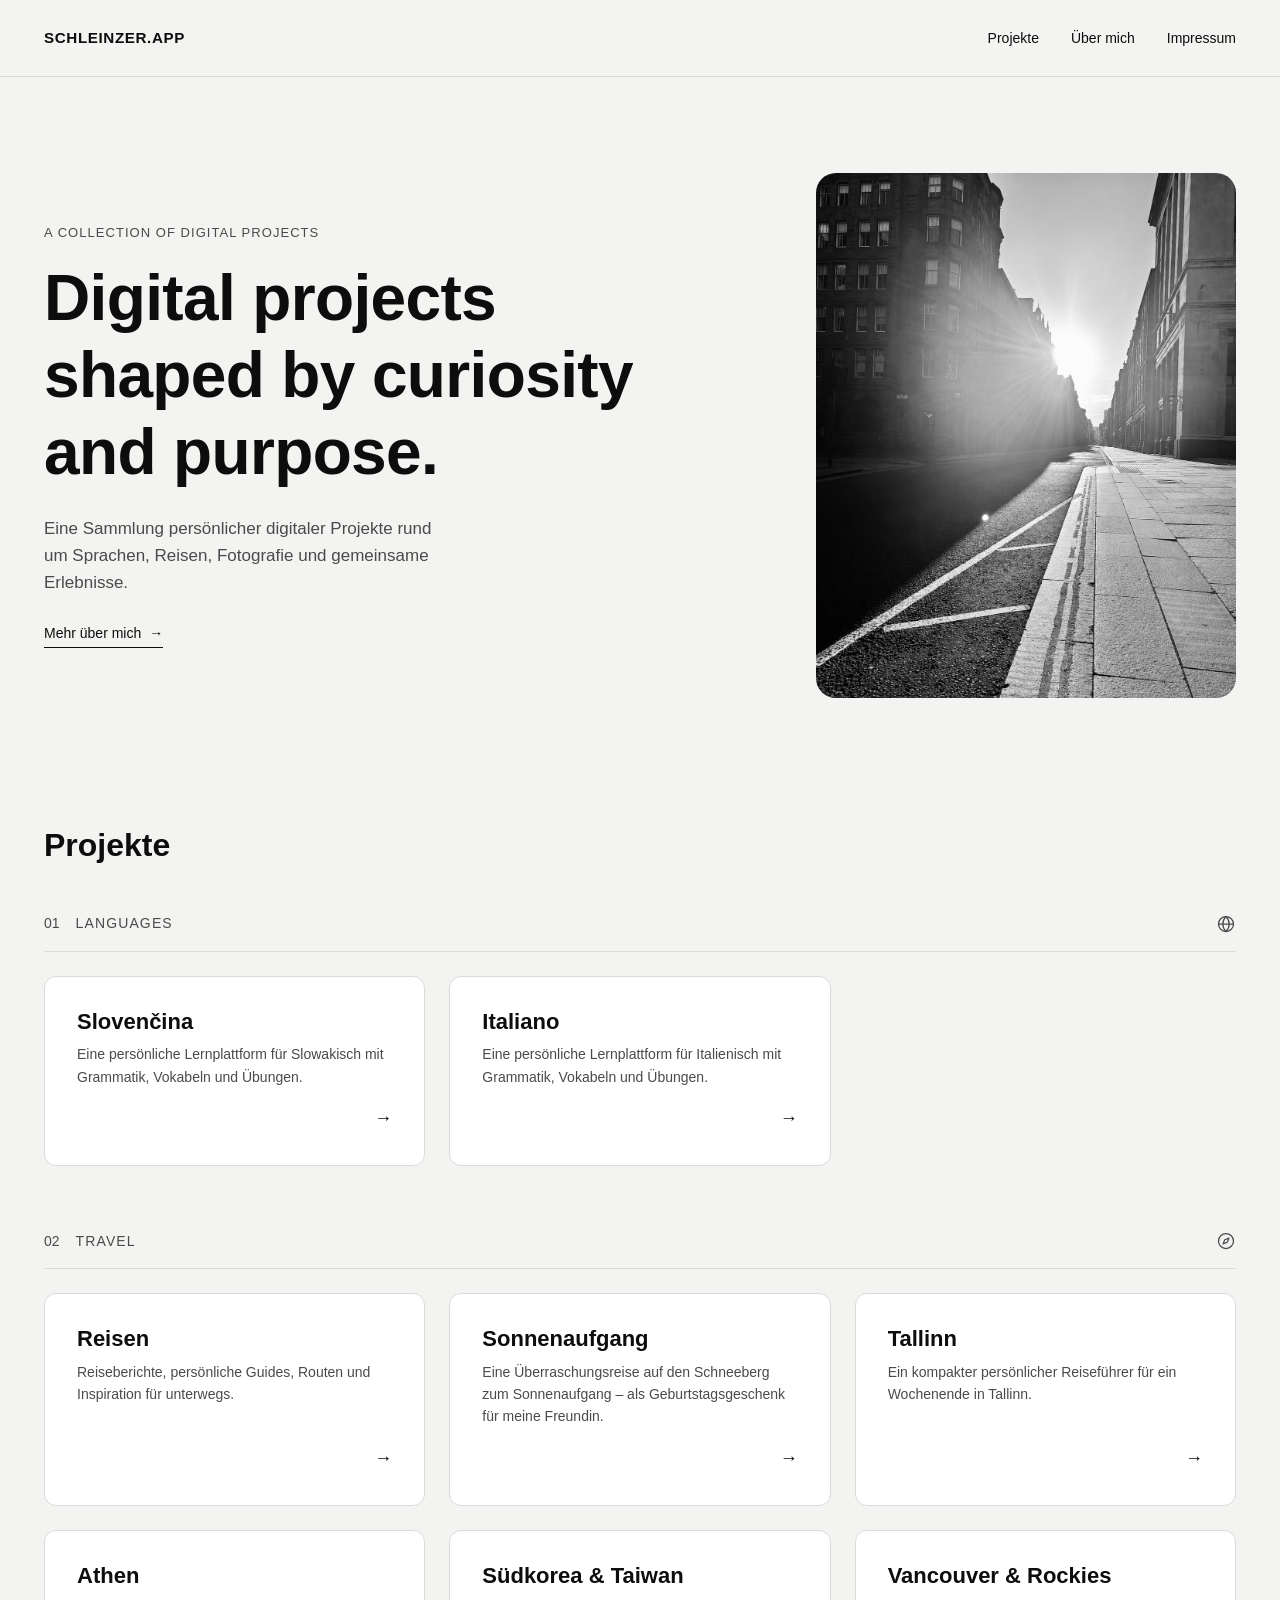
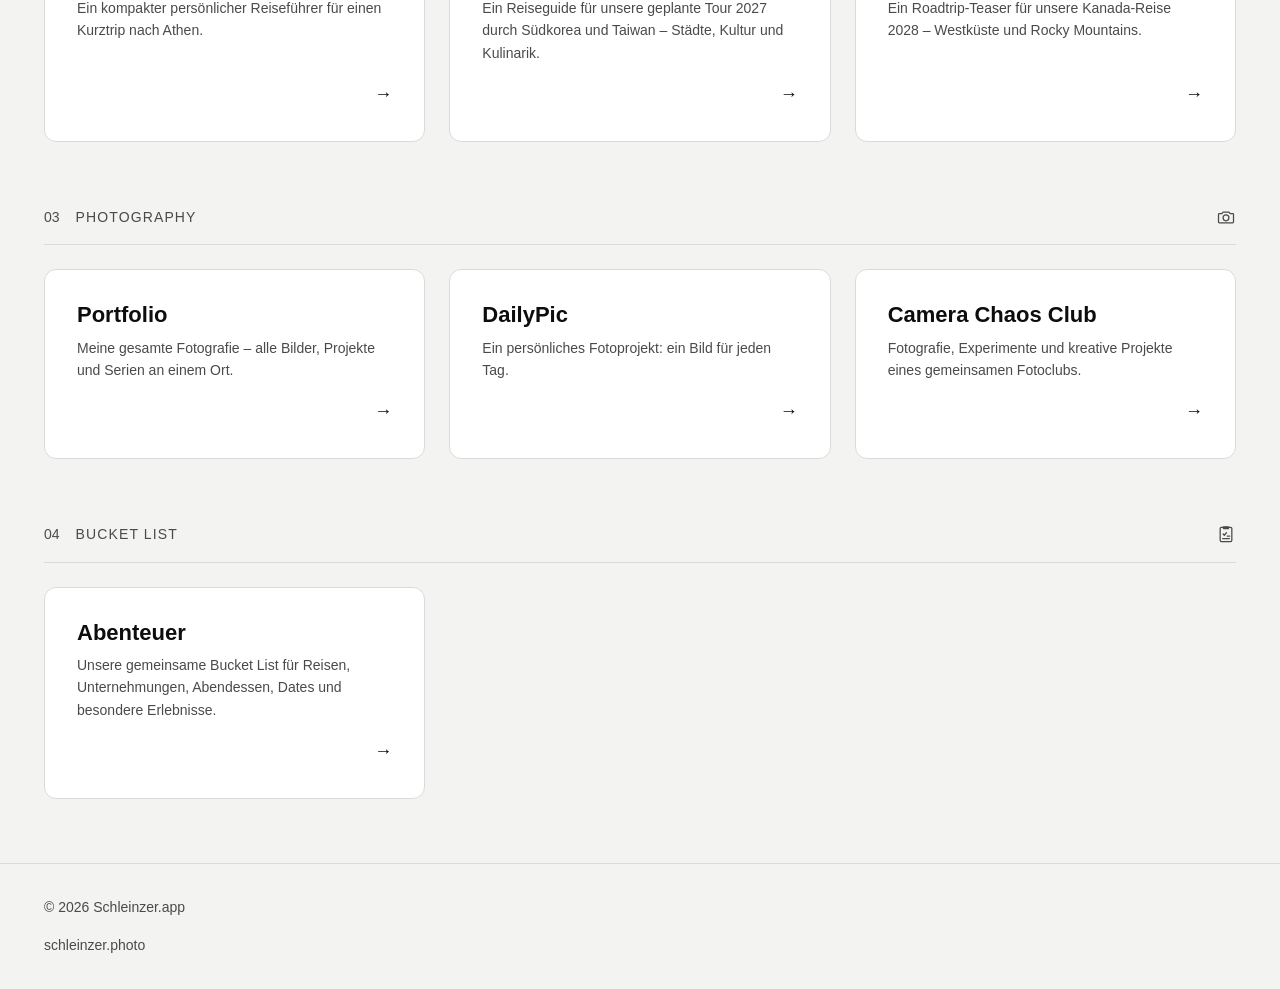
==== commit 766a2e81: "Add files via upload" ====
--- a/index.html
+++ b/index.html
@@ -167,6 +167,12 @@
               <span class="card__arrow" aria-hidden="true">→</span>
             </a>
 
+            <a class="card" href="https://athen.schleinzer.app">
+              <h3 class="card__title">Athen</h3>
+              <p class="card__text">Ein kompakter persönlicher Reiseführer für einen Kurztrip nach Athen.</p>
+              <span class="card__arrow" aria-hidden="true">→</span>
+            </a>
+
             <a class="card" href="https://asien.schleinzer.app">
               <h3 class="card__title">Südkorea &amp; Taiwan</h3>
               <p class="card__text">Ein Reiseguide für unsere geplante Tour 2027 durch Südkorea und Taiwan – Städte, Kultur und Kulinarik.</p>
@@ -196,6 +202,12 @@
           </div>
 
           <div class="card-grid">
+            <a class="card" href="https://schleinzer.photo" target="_blank" rel="noopener noreferrer">
+              <h3 class="card__title">Portfolio</h3>
+              <p class="card__text">Meine gesamte Fotografie – alle Bilder, Projekte und Serien an einem Ort.</p>
+              <span class="card__arrow" aria-hidden="true">→</span>
+            </a>
+
             <a class="card" href="https://dailypic.schleinzer.app">
               <h3 class="card__title">DailyPic</h3>
               <p class="card__text">Ein persönliches Fotoprojekt: ein Bild für jeden Tag.</p>
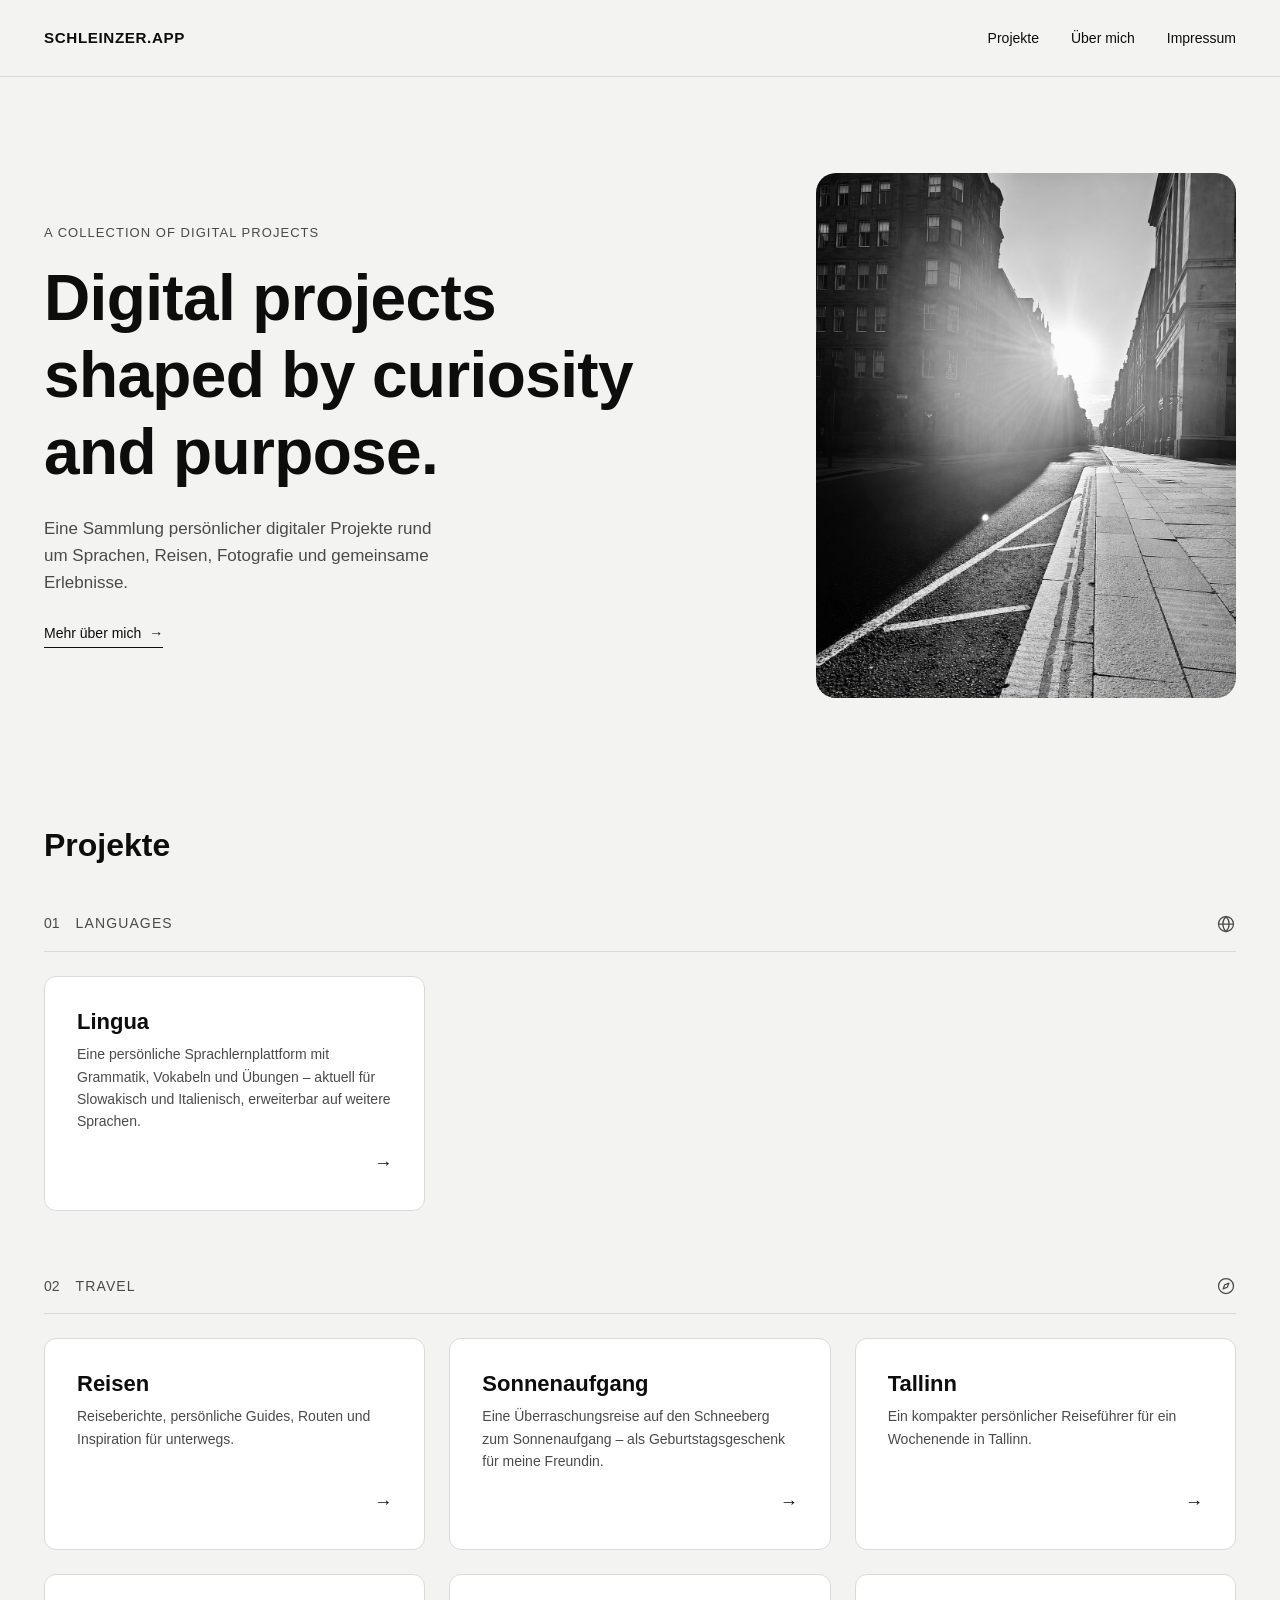
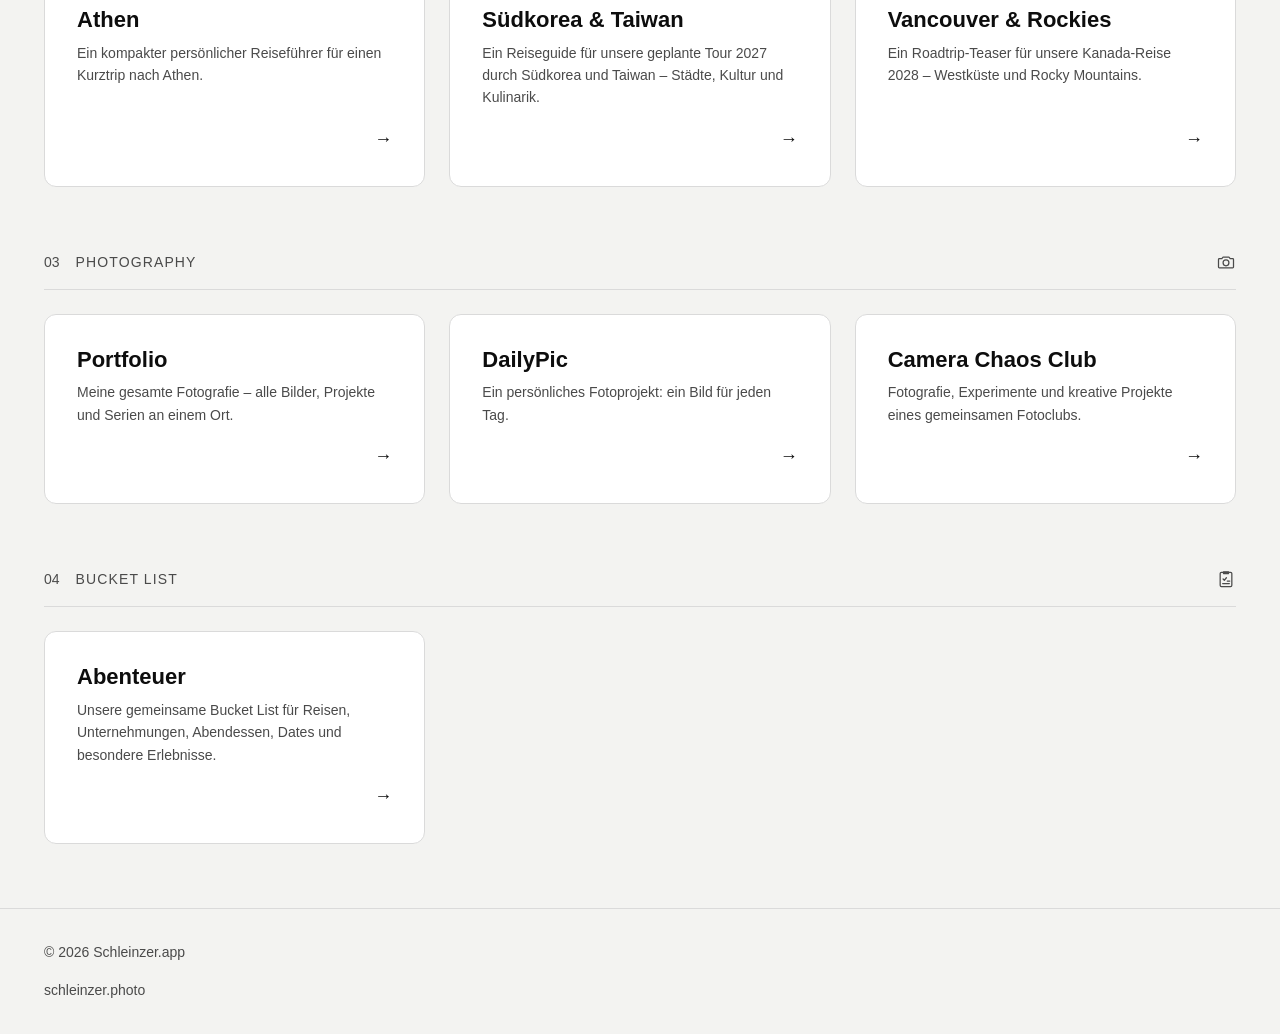
==== commit 05198ced: "Add files via upload" ====
--- a/index.html
+++ b/index.html
@@ -24,7 +24,8 @@
 
   <!-- Icons / Manifest -->
   <link rel="icon" href="favicon.ico" sizes="any">
-  <link rel="icon" href="assets/icons/icon.svg" type="image/svg+xml">
+  <link rel="icon" href="assets/icons/icon-32.png" type="image/png" sizes="32x32">
+  <link rel="icon" href="assets/icons/icon-192.png" type="image/png" sizes="192x192">
   <link rel="apple-touch-icon" href="assets/icons/apple-touch-icon.png">
   <link rel="manifest" href="site.webmanifest">
   <meta name="theme-color" content="#F3F3F1">
@@ -120,15 +121,9 @@
           </div>
 
           <div class="card-grid">
-            <a class="card" href="https://slovencina.schleinzer.app">
-              <h3 class="card__title">Slovenčina</h3>
-              <p class="card__text">Eine persönliche Lernplattform für Slowakisch mit Grammatik, Vokabeln und Übungen.</p>
-              <span class="card__arrow" aria-hidden="true">→</span>
-            </a>
-
-            <a class="card" href="https://italienisch.schleinzer.app">
-              <h3 class="card__title">Italiano</h3>
-              <p class="card__text">Eine persönliche Lernplattform für Italienisch mit Grammatik, Vokabeln und Übungen.</p>
+            <a class="card" href="https://lingua.schleinzer.app">
+              <h3 class="card__title">Lingua</h3>
+              <p class="card__text">Eine persönliche Sprachlernplattform mit Grammatik, Vokabeln und Übungen – aktuell für Slowakisch und Italienisch, erweiterbar auf weitere Sprachen.</p>
               <span class="card__arrow" aria-hidden="true">→</span>
             </a>
           </div>
